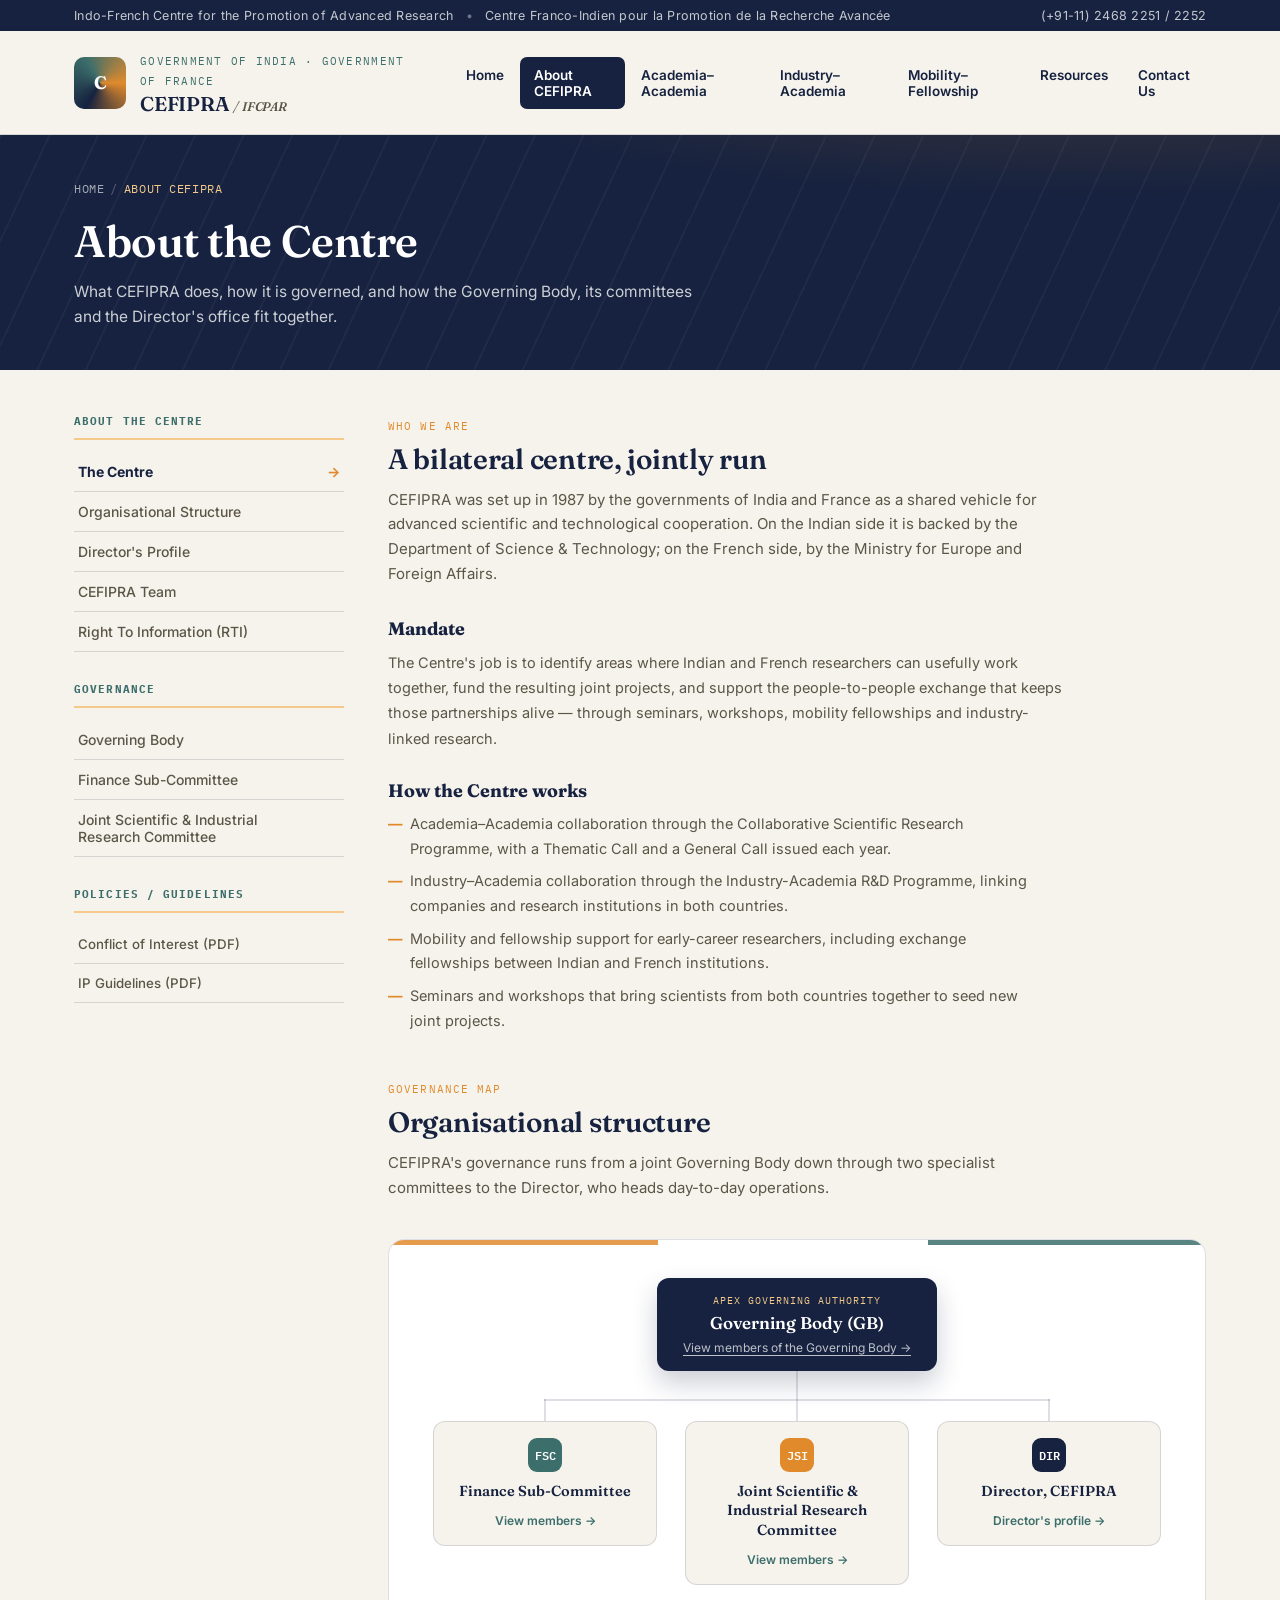
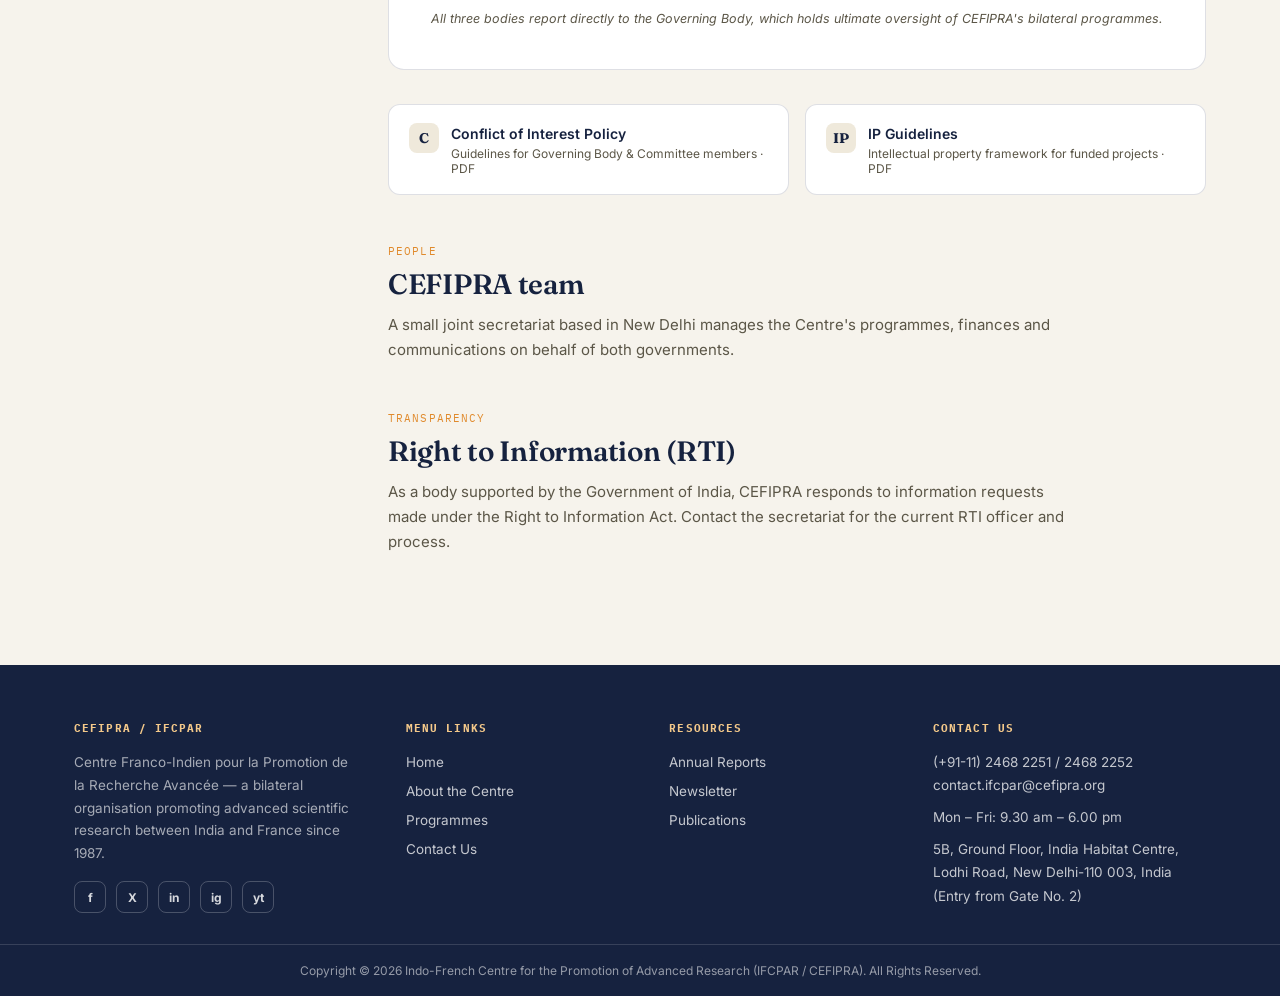
==== about.html @ 49101c47 "Add files via upload" ====
<!DOCTYPE html>
<html lang="en">
<head>
<meta charset="UTF-8">
<meta name="viewport" content="width=device-width, initial-scale=1">
<title>CEFIPRA — About the Centre</title>
<link rel="stylesheet" href="style.css">
</head>
<body>

  <div class="id-bar">
    <div class="id-bar-inner">
      <span>Indo-French Centre for the Promotion of Advanced Research <span class="dot">•</span> Centre Franco-Indien pour la Promotion de la Recherche Avancée</span>
      <span>(+91-11) 2468 2251 / 2252</span>
    </div>
  </div>

  <header class="site-head">
    <div class="head-inner">
      <div class="brand">
        <div class="brand-mark">C</div>
        <div class="brand-text">
          <span class="eyebrow">Government of India · Government of France</span>
          <h1>CEFIPRA <span class="fr">/ IFCPAR</span></h1>
        </div>
      </div>

      <nav class="primary" aria-label="Primary">
        <ul>
          <li><a href="index.html">Home</a></li>
          <li>
            <a href="about.html" class="current">About CEFIPRA</a>
            <div class="sub">
              <a href="about.html" class="current-sub">About The Centre</a>
              <a href="about.html#orgchart">Organisational Structure</a>
              <a href="about.html#director">Director's Profile</a>
              <a href="about.html#team">CEFIPRA Team</a>
              <a href="about.html#rti">Right To Information (RTI)</a>
            </div>
          </li>
          <li><a href="#">Academia–Academia</a>
            <div class="sub"><a href="#">Collaborative Scientific Research Programme</a></div>
          </li>
          <li><a href="#">Industry–Academia</a>
            <div class="sub"><a href="#">Industry-Academia R&amp;D Programme</a></div>
          </li>
          <li><a href="#">Mobility–Fellowship</a>
            <div class="sub"><a href="#">Raman–Charpak Fellowship</a></div>
          </li>
          <li><a href="#">Resources</a>
            <div class="sub"><a href="#">Annual Reports</a><a href="#">Publications</a></div>
          </li>
          <li><a href="contact.html">Contact Us</a></li>
        </ul>
      </nav>

      <button class="menu-toggle" id="menuToggle" aria-expanded="false" aria-controls="mobileNav">☰ Menu</button>
    </div>

    <div class="mobile-nav" id="mobileNav">
      <div class="mobile-nav-inner">
        <details open>
          <summary>About CEFIPRA</summary>
          <div class="sub-list">
            <a href="about.html">About The Centre</a>
            <a href="about.html#orgchart">Organisational Structure</a>
            <a href="about.html#team">CEFIPRA Team</a>
            <a href="about.html#rti">Right To Information (RTI)</a>
          </div>
        </details>
        <details>
          <summary>Contact Us</summary>
          <div class="sub-list"><a href="contact.html">Get in touch</a></div>
        </details>
      </div>
    </div>
  </header>

  <div class="hero-band">
    <div class="hero-inner">
      <div class="crumb">
        <a href="index.html">Home</a><span class="sep">/</span>
        <span style="color:var(--saffron-soft);">About CEFIPRA</span>
      </div>
      <h2>About the Centre</h2>
      <p class="dek">What CEFIPRA does, how it is governed, and how the Governing Body, its committees and the Director's office fit together.</p>
    </div>
  </div>

  <div class="layout">
    <aside class="sidebar">
      <div class="side-block">
        <h3>About The Centre</h3>
        <ul>
          <li><a href="about.html" class="active">The Centre <span class="arrow">→</span></a></li>
          <li><a href="about.html#orgchart">Organisational Structure <span class="arrow">→</span></a></li>
          <li><a href="about.html#director">Director's Profile <span class="arrow">→</span></a></li>
          <li><a href="about.html#team">CEFIPRA Team <span class="arrow">→</span></a></li>
          <li><a href="about.html#rti">Right To Information (RTI) <span class="arrow">→</span></a></li>
        </ul>
      </div>
      <div class="side-block">
        <h3>Governance</h3>
        <ul>
          <li><a href="#orgchart">Governing Body <span class="arrow">→</span></a></li>
          <li><a href="#orgchart">Finance Sub-Committee <span class="arrow">→</span></a></li>
          <li><a href="#orgchart">Joint Scientific &amp; Industrial Research Committee <span class="arrow">→</span></a></li>
        </ul>
      </div>
      <div class="side-block docs">
        <h3>Policies / Guidelines</h3>
        <ul>
          <li><a href="#">Conflict of Interest (PDF)</a></li>
          <li><a href="#">IP Guidelines (PDF)</a></li>
        </ul>
      </div>
    </aside>

    <main>
      <div class="content-head">
        <span class="tag">Who we are</span>
        <h2>A bilateral centre, jointly run</h2>
        <p>CEFIPRA was set up in 1987 by the governments of India and France as a shared vehicle for advanced scientific and technological cooperation. On the Indian side it is backed by the Department of Science &amp; Technology; on the French side, by the Ministry for Europe and Foreign Affairs.</p>
      </div>

      <div class="prose">
        <h3>Mandate</h3>
        <p>The Centre's job is to identify areas where Indian and French researchers can usefully work together, fund the resulting joint projects, and support the people-to-people exchange that keeps those partnerships alive — through seminars, workshops, mobility fellowships and industry-linked research.</p>

        <h3>How the Centre works</h3>
        <ul>
          <li>Academia–Academia collaboration through the Collaborative Scientific Research Programme, with a Thematic Call and a General Call issued each year.</li>
          <li>Industry–Academia collaboration through the Industry-Academia R&amp;D Programme, linking companies and research institutions in both countries.</li>
          <li>Mobility and fellowship support for early-career researchers, including exchange fellowships between Indian and French institutions.</li>
          <li>Seminars and workshops that bring scientists from both countries together to seed new joint projects.</li>
        </ul>
      </div>

      <div id="orgchart" class="content-head" style="margin-top:44px;">
        <span class="tag">Governance map</span>
        <h2>Organisational structure</h2>
        <p>CEFIPRA's governance runs from a joint Governing Body down through two specialist committees to the Director, who heads day-to-day operations.</p>
      </div>

      <div class="orgchart">
        <div class="chart-tree">
          <div class="apex">
            <span class="role">Apex governing authority</span>
            <span class="name">Governing Body (GB)</span>
            <a href="#">View members of the Governing Body →</a>
          </div>

          <div class="connector"></div>

          <div class="branch-row">
            <div class="h-line"></div>
            <div class="branch">
              <div class="stem"></div>
              <div class="node b1">
                <span class="abbr">FSC</span>
                <span class="title">Finance Sub-Committee</span>
                <a class="link" href="#">View members →</a>
              </div>
            </div>
            <div class="branch">
              <div class="stem"></div>
              <div class="node b2">
                <span class="abbr">JSI</span>
                <span class="title">Joint Scientific &amp; Industrial Research Committee</span>
                <a class="link" href="#">View members →</a>
              </div>
            </div>
            <div class="branch">
              <div class="stem"></div>
              <div class="node b3">
                <span class="abbr">DIR</span>
                <span class="title" id="director">Director, CEFIPRA</span>
                <a class="link" href="#">Director's profile →</a>
              </div>
            </div>
          </div>
        </div>
        <p class="chart-caption">All three bodies report directly to the Governing Body, which holds ultimate oversight of CEFIPRA's bilateral programmes.</p>
      </div>

      <div class="policy-panel">
        <div class="policy-card">
          <div class="ic">C</div>
          <div><a href="#">Conflict of Interest Policy</a><span class="sub">Guidelines for Governing Body &amp; Committee members · PDF</span></div>
        </div>
        <div class="policy-card">
          <div class="ic">IP</div>
          <div><a href="#">IP Guidelines</a><span class="sub">Intellectual property framework for funded projects · PDF</span></div>
        </div>
      </div>

      <div id="team" class="content-head" style="margin-top:44px;">
        <span class="tag">People</span>
        <h2>CEFIPRA team</h2>
        <p>A small joint secretariat based in New Delhi manages the Centre's programmes, finances and communications on behalf of both governments.</p>
      </div>

      <div id="rti" class="content-head" style="margin-top:44px;">
        <span class="tag">Transparency</span>
        <h2>Right to Information (RTI)</h2>
        <p>As a body supported by the Government of India, CEFIPRA responds to information requests made under the Right to Information Act. Contact the secretariat for the current RTI officer and process.</p>
      </div>
    </main>
  </div>

  <footer>
    <div class="foot-inner">
      <div class="about-col">
        <h4>CEFIPRA / IFCPAR</h4>
        <p>Centre Franco-Indien pour la Promotion de la Recherche Avancée — a bilateral organisation promoting advanced scientific research between India and France since 1987.</p>
        <div class="social-row">
          <a href="#" aria-label="Facebook">f</a>
          <a href="#" aria-label="Twitter">X</a>
          <a href="#" aria-label="LinkedIn">in</a>
          <a href="#" aria-label="Instagram">ig</a>
          <a href="#" aria-label="YouTube">yt</a>
        </div>
      </div>
      <div>
        <h4>Menu Links</h4>
        <ul>
          <li><a href="index.html">Home</a></li>
          <li><a href="about.html">About the Centre</a></li>
          <li><a href="#">Programmes</a></li>
          <li><a href="contact.html">Contact Us</a></li>
        </ul>
      </div>
      <div>
        <h4>Resources</h4>
        <ul>
          <li><a href="#">Annual Reports</a></li>
          <li><a href="#">Newsletter</a></li>
          <li><a href="#">Publications</a></li>
        </ul>
      </div>
      <div class="foot-contact">
        <h4>Contact Us</h4>
        <p>(+91-11) 2468 2251 / 2468 2252<br>contact.ifcpar@cefipra.org</p>
        <p>Mon – Fri: 9.30 am – 6.00 pm</p>
        <p>5B, Ground Floor, India Habitat Centre,<br>Lodhi Road, New Delhi-110 003, India<br>(Entry from Gate No. 2)</p>
      </div>
    </div>
    <div class="foot-bottom">Copyright © 2026 Indo-French Centre for the Promotion of Advanced Research (IFCPAR / CEFIPRA). All Rights Reserved.</div>
  </footer>

<script>
  const toggle = document.getElementById('menuToggle');
  const mobileNav = document.getElementById('mobileNav');
  toggle.addEventListener('click', () => {
    const open = mobileNav.classList.toggle('open');
    toggle.setAttribute('aria-expanded', open);
  });
</script>
</body>
</html>
---- style.css ----
@import url('https://fonts.googleapis.com/css2?family=Fraunces:ital,opsz,wght@0,9..144,400;0,9..144,600;0,9..144,700;1,9..144,500&family=Inter:wght@400;500;600;700&family=IBM+Plex+Mono:wght@500&display=swap');

:root{
  --navy: #16223f;
  --navy-soft:#223357;
  --saffron: #e08a2c;
  --saffron-soft: #f4c98a;
  --teal: #3c6e6b;
  --paper: #f6f3ec;
  --paper-deep: #efe9db;
  --ink: #191712;
  --ink-soft: #5b5647;
  --line: rgba(22,34,63,0.14);
  --white: #ffffff;
}

*{box-sizing:border-box;}
html,body{margin:0;padding:0;}
body{
  background:var(--paper);
  color:var(--ink);
  font-family:'Inter',sans-serif;
  -webkit-font-smoothing:antialiased;
}
a{color:inherit;text-decoration:none;}
ul{margin:0;padding:0;list-style:none;}
a:focus-visible, button:focus-visible{outline:2px solid var(--saffron);outline-offset:2px;}

/* Identity bar */
.id-bar{background:var(--navy);color:rgba(255,255,255,0.75);font-size:12.5px;letter-spacing:.02em;}
.id-bar-inner{max-width:1180px;margin:0 auto;padding:8px 24px;display:flex;justify-content:space-between;align-items:center;gap:12px;flex-wrap:wrap;}
.id-bar-inner span.dot{opacity:.5;margin:0 8px;}

/* Header */
header.site-head{background:var(--paper);border-bottom:1px solid var(--line);position:sticky;top:0;z-index:40;}
.head-inner{max-width:1180px;margin:0 auto;padding:18px 24px;display:flex;align-items:center;justify-content:space-between;gap:24px;}
.brand{display:flex;align-items:center;gap:14px;}
.brand-mark{width:52px;height:52px;border-radius:10px;background:conic-gradient(from 210deg, var(--navy), var(--teal), var(--saffron), var(--navy));display:flex;align-items:center;justify-content:center;color:var(--white);font-family:'Fraunces',serif;font-weight:700;font-size:18px;flex-shrink:0;}
.brand-text .eyebrow{font-family:'IBM Plex Mono',monospace;font-size:10.5px;letter-spacing:.12em;text-transform:uppercase;color:var(--teal);}
.brand-text h1{margin:2px 0 0;font-family:'Fraunces',serif;font-weight:600;font-size:20px;color:var(--navy);letter-spacing:-.01em;}
.brand-text .fr{font-size:12.5px;color:var(--ink-soft);font-style:italic;}

nav.primary{display:none;}
@media (min-width:980px){nav.primary{display:flex;gap:2px;}}
nav.primary > ul{display:flex;gap:2px;}
nav.primary li{position:relative;}
nav.primary > ul > li > a{display:block;padding:10px 14px;font-size:13.5px;font-weight:600;color:var(--navy);border-radius:7px;transition:background .15s ease;}
nav.primary > ul > li:hover > a, nav.primary > ul > li > a.current{background:var(--navy);color:var(--white);}
nav.primary .sub{display:none;position:absolute;top:100%;left:0;min-width:260px;background:var(--white);border:1px solid var(--line);border-radius:10px;box-shadow:0 18px 34px rgba(22,34,63,0.14);padding:8px;margin-top:6px;}
nav.primary li:hover .sub{display:block;}
nav.primary .sub a{display:block;padding:9px 12px;font-size:13px;font-weight:500;color:var(--ink);border-radius:6px;}
nav.primary .sub a:hover{background:var(--paper-deep);color:var(--navy);}
nav.primary .sub a.current-sub{color:var(--navy);font-weight:700;}

.menu-toggle{display:flex;align-items:center;gap:8px;border:1px solid var(--line);background:var(--white);padding:9px 14px;border-radius:8px;font-size:13px;font-weight:600;color:var(--navy);cursor:pointer;}
@media (min-width:980px){.menu-toggle{display:none;}}

.mobile-nav{display:none;background:var(--white);border-bottom:1px solid var(--line);}
.mobile-nav.open{display:block;}
.mobile-nav-inner{max-width:1180px;margin:0 auto;padding:10px 24px 20px;}
.mobile-nav details{border-bottom:1px solid var(--line);padding:8px 0;}
.mobile-nav summary{font-weight:600;font-size:14px;color:var(--navy);cursor:pointer;padding:6px 0;}
.mobile-nav .sub-list a{display:block;padding:7px 4px 7px 14px;font-size:13.5px;color:var(--ink-soft);}
@media (min-width:980px){.mobile-nav{display:none !important;}}

/* Hero band */
.hero-band{background:radial-gradient(1200px 260px at 85% -40%, rgba(224,138,44,0.22), transparent 60%), var(--navy);color:var(--white);position:relative;overflow:hidden;}
.hero-band::after{content:"";position:absolute;inset:0;background-image:repeating-linear-gradient(115deg, rgba(255,255,255,0.035) 0 2px, transparent 2px 44px);pointer-events:none;}
.hero-inner{max-width:1180px;margin:0 auto;padding:46px 24px 40px;position:relative;}
.crumb{font-family:'IBM Plex Mono',monospace;font-size:11.5px;letter-spacing:.05em;color:rgba(255,255,255,0.62);text-transform:uppercase;display:flex;flex-wrap:wrap;align-items:center;gap:6px;margin-bottom:18px;}
.crumb .sep{opacity:.5;}
.crumb a:hover{color:var(--saffron-soft);}
.hero-inner h2{font-family:'Fraunces',serif;font-weight:600;font-size:clamp(30px,4vw,44px);margin:0 0 12px;letter-spacing:-0.01em;max-width:760px;}
.hero-inner p.dek{max-width:620px;color:rgba(255,255,255,0.78);font-size:15.5px;line-height:1.6;margin:0;}
.hero-cta{display:inline-flex;gap:10px;margin-top:22px;}
.btn{display:inline-flex;align-items:center;gap:8px;padding:11px 20px;border-radius:9px;font-size:13.5px;font-weight:700;}
.btn.primary{background:var(--saffron);color:var(--navy);}
.btn.primary:hover{background:var(--saffron-soft);}
.btn.ghost{border:1px solid rgba(255,255,255,0.32);color:var(--white);}
.btn.ghost:hover{border-color:var(--saffron-soft);color:var(--saffron-soft);}

/* Layout */
.layout{max-width:1180px;margin:0 auto;padding:44px 24px 80px;display:grid;grid-template-columns:270px 1fr;gap:44px;}
@media (max-width:860px){.layout{grid-template-columns:1fr;}}
.full{max-width:1180px;margin:0 auto;padding:60px 24px 80px;}

/* Sidebar */
aside.sidebar{align-self:start;position:sticky;top:96px;}
.side-block{margin-bottom:30px;}
.side-block h3{font-family:'IBM Plex Mono',monospace;font-size:11px;letter-spacing:.1em;text-transform:uppercase;color:var(--teal);margin:0 0 12px;padding-bottom:10px;border-bottom:2px solid var(--saffron-soft);}
.side-block ul li{border-bottom:1px solid var(--line);}
.side-block ul li a{display:flex;align-items:center;justify-content:space-between;gap:10px;padding:11px 4px;font-size:14px;font-weight:500;color:var(--ink-soft);}
.side-block ul li a:hover{color:var(--navy);}
.side-block ul li a.active{color:var(--navy);font-weight:700;}
.side-block ul li a .arrow{opacity:0;transition:opacity .15s, transform .15s;transform:translateX(-4px);color:var(--saffron);}
.side-block ul li a:hover .arrow, .side-block ul li a.active .arrow{opacity:1;transform:translateX(0);}
.side-block.docs .arrow{display:none;}
.side-block.docs a{font-size:13.3px;}

/* Main content */
main{min-width:0;}
.content-head{margin-bottom:30px;}
.content-head .tag{font-family:'IBM Plex Mono',monospace;font-size:11px;letter-spacing:.1em;text-transform:uppercase;color:var(--saffron);}
.content-head h2{font-family:'Fraunces',serif;font-size:28px;font-weight:600;color:var(--navy);margin:8px 0 12px;letter-spacing:-0.01em;}
.content-head p{font-size:15px;color:var(--ink-soft);line-height:1.65;max-width:680px;margin:0;}
.prose h3{font-family:'Fraunces',serif;color:var(--navy);font-size:18px;margin:28px 0 10px;}
.prose p{font-size:14.5px;line-height:1.75;color:var(--ink-soft);margin:0 0 14px;max-width:680px;}
.prose ul{margin:0 0 14px;padding-left:0;}
.prose ul li{font-size:14.5px;line-height:1.7;color:var(--ink-soft);padding-left:22px;position:relative;margin-bottom:8px;max-width:660px;}
.prose ul li::before{content:"—";position:absolute;left:0;color:var(--saffron);font-weight:700;}

/* Org chart */
.orgchart{margin-top:38px;background:var(--white);border:1px solid var(--line);border-radius:16px;padding:38px 30px 30px;position:relative;overflow:hidden;}
.orgchart::before{content:"";position:absolute;top:0;left:0;right:0;height:5px;background:linear-gradient(90deg, var(--saffron) 0 33%, var(--white) 33% 66%, var(--teal) 66% 100%);opacity:.85;}
.chart-tree{display:flex;flex-direction:column;align-items:center;gap:0;}
.apex{background:var(--navy);color:var(--white);border-radius:12px;padding:16px 26px;text-align:center;max-width:340px;box-shadow:0 12px 26px rgba(22,34,63,0.22);}
.apex .role{font-family:'IBM Plex Mono',monospace;font-size:10px;letter-spacing:.1em;text-transform:uppercase;color:var(--saffron-soft);display:block;margin-bottom:5px;}
.apex .name{font-family:'Fraunces',serif;font-size:17px;font-weight:600;}
.apex a{display:block;font-size:12px;margin-top:7px;color:rgba(255,255,255,0.72);text-decoration:underline;text-underline-offset:3px;}
.apex a:hover{color:var(--white);}
.connector{width:2px;height:28px;background:var(--line);}
.branch-row{display:flex;justify-content:center;gap:0;width:100%;position:relative;}
.branch-row .h-line{position:absolute;top:0;height:2px;background:var(--line);left:16.6%;right:16.6%;}
@media (max-width:760px){.branch-row .h-line{display:none;}}
.branch{flex:1;display:flex;flex-direction:column;align-items:center;padding:0 14px;max-width:340px;}
.branch .stem{width:2px;height:22px;background:var(--line);}
.node{background:var(--paper);border:1px solid var(--line);border-radius:12px;padding:16px 18px;width:100%;text-align:center;transition:border-color .18s ease, transform .18s ease, box-shadow .18s ease;}
.node:hover{border-color:var(--saffron);transform:translateY(-3px);box-shadow:0 14px 26px rgba(22,34,63,0.1);}
.node .abbr{display:inline-flex;align-items:center;justify-content:center;width:34px;height:34px;border-radius:9px;margin-bottom:10px;background:var(--teal);color:var(--white);font-family:'IBM Plex Mono',monospace;font-size:11.5px;font-weight:600;}
.node.b2 .abbr{background:var(--saffron);}
.node.b3 .abbr{background:var(--navy);}
.node .title{display:block;font-family:'Fraunces',serif;font-weight:600;font-size:14.5px;color:var(--navy);line-height:1.35;margin-bottom:8px;}
.node a.link{font-size:12px;font-weight:600;color:var(--teal);}
.node a.link:hover{color:var(--saffron);text-decoration:underline;}
@media (max-width:760px){.branch-row{flex-direction:column;gap:22px;align-items:stretch;}.branch{max-width:none;padding:0;}}
.chart-caption{text-align:center;margin-top:26px;font-size:12.5px;color:var(--ink-soft);font-style:italic;}

/* Policies */
.policy-panel{margin-top:34px;display:grid;grid-template-columns:1fr 1fr;gap:16px;}
@media (max-width:560px){.policy-panel{grid-template-columns:1fr;}}
.policy-card{border:1px solid var(--line);border-radius:12px;padding:18px 20px;background:var(--white);display:flex;align-items:flex-start;gap:12px;}
.policy-card .ic{width:30px;height:30px;border-radius:8px;background:var(--paper-deep);flex-shrink:0;display:flex;align-items:center;justify-content:center;color:var(--navy);font-size:14px;font-weight:700;font-family:'Fraunces',serif;}
.policy-card a{font-weight:600;font-size:14px;color:var(--navy);}
.policy-card a:hover{color:var(--saffron);}
.policy-card .sub{display:block;font-size:12px;color:var(--ink-soft);margin-top:3px;font-weight:400;}

/* Stat grid (home) */
.stat-grid{display:grid;grid-template-columns:repeat(4,1fr);gap:1px;background:var(--line);border:1px solid var(--line);border-radius:14px;overflow:hidden;margin-top:10px;}
@media (max-width:760px){.stat-grid{grid-template-columns:repeat(2,1fr);}}
.stat-cell{background:var(--white);padding:26px 18px;text-align:center;}
.stat-cell .num{font-family:'Fraunces',serif;font-weight:700;font-size:28px;color:var(--navy);}
.stat-cell .lbl{font-size:12px;color:var(--ink-soft);margin-top:6px;line-height:1.4;}

/* News / cards */
.card-grid{display:grid;grid-template-columns:repeat(3,1fr);gap:18px;margin-top:8px;}
@media (max-width:860px){.card-grid{grid-template-columns:1fr;}}
.news-card{background:var(--white);border:1px solid var(--line);border-radius:14px;padding:22px;display:flex;flex-direction:column;gap:10px;}
.news-card .badge{align-self:flex-start;font-family:'IBM Plex Mono',monospace;font-size:10px;letter-spacing:.08em;text-transform:uppercase;background:var(--paper-deep);color:var(--teal);padding:4px 9px;border-radius:6px;}
.news-card h4{font-family:'Fraunces',serif;font-size:16px;margin:0;color:var(--navy);line-height:1.4;}
.news-card p{font-size:13px;color:var(--ink-soft);margin:0;line-height:1.6;}
.news-card a.more{font-size:12.5px;font-weight:700;color:var(--teal);margin-top:auto;}
.news-card a.more:hover{color:var(--saffron);}

.section{padding:56px 0;}
.section-inner{max-width:1180px;margin:0 auto;padding:0 24px;}
.section-head{margin-bottom:26px;}
.section-head .tag{font-family:'IBM Plex Mono',monospace;font-size:11px;letter-spacing:.1em;text-transform:uppercase;color:var(--saffron);}
.section-head h2{font-family:'Fraunces',serif;font-size:26px;color:var(--navy);margin:8px 0 0;}
.section.alt{background:var(--paper-deep);}

/* Contact form */
.contact-grid{display:grid;grid-template-columns:1fr 1fr;gap:40px;margin-top:10px;}
@media (max-width:860px){.contact-grid{grid-template-columns:1fr;}}
.info-card{background:var(--white);border:1px solid var(--line);border-radius:14px;padding:22px;display:flex;gap:14px;align-items:flex-start;margin-bottom:14px;}
.info-card .ic{width:36px;height:36px;border-radius:9px;background:var(--paper-deep);display:flex;align-items:center;justify-content:center;color:var(--navy);font-weight:700;font-family:'Fraunces',serif;flex-shrink:0;}
.info-card h4{margin:0 0 4px;font-size:14px;color:var(--navy);font-family:'Fraunces',serif;}
.info-card p{margin:0;font-size:13.5px;color:var(--ink-soft);line-height:1.6;}
.form-card{background:var(--white);border:1px solid var(--line);border-radius:16px;padding:28px;}
.form-card h3{margin:0 0 18px;font-family:'Fraunces',serif;color:var(--navy);font-size:19px;}
.field{margin-bottom:16px;}
.field label{display:block;font-size:12.5px;font-weight:600;color:var(--ink-soft);margin-bottom:6px;}
.field input, .field select, .field textarea{
  width:100%;padding:11px 12px;border:1px solid var(--line);border-radius:8px;background:var(--paper);
  font-family:'Inter',sans-serif;font-size:13.5px;color:var(--ink);
}
.field textarea{min-height:100px;resize:vertical;}
.field input:focus, .field select:focus, .field textarea:focus{outline:none;border-color:var(--saffron);background:var(--white);}
.map-embed{margin-top:34px;border-radius:14px;overflow:hidden;border:1px solid var(--line);height:280px;background:var(--paper-deep);display:flex;align-items:center;justify-content:center;color:var(--ink-soft);font-size:13px;text-align:center;padding:20px;}

/* Footer */
footer{background:var(--navy);color:rgba(255,255,255,0.82);}
.foot-inner{max-width:1180px;margin:0 auto;padding:56px 24px 28px;display:grid;grid-template-columns:1.3fr 1fr 1fr 1.2fr;gap:36px;}
@media (max-width:860px){.foot-inner{grid-template-columns:1fr 1fr;}}
@media (max-width:520px){.foot-inner{grid-template-columns:1fr;}}
footer h4{font-family:'IBM Plex Mono',monospace;font-size:11px;letter-spacing:.1em;text-transform:uppercase;color:var(--saffron-soft);margin:0 0 16px;}
footer .about-col p{font-size:13.5px;line-height:1.7;color:rgba(255,255,255,0.62);max-width:280px;}
footer ul li{margin-bottom:9px;}
footer ul li a{font-size:13.5px;color:rgba(255,255,255,0.75);}
footer ul li a:hover{color:var(--saffron-soft);}
.foot-contact p{font-size:13.5px;line-height:1.75;color:rgba(255,255,255,0.75);margin:0 0 8px;}
.social-row{display:flex;gap:10px;margin-top:16px;}
.social-row a{width:32px;height:32px;border-radius:8px;border:1px solid rgba(255,255,255,0.22);display:flex;align-items:center;justify-content:center;font-size:12px;font-weight:700;}
.social-row a:hover{background:var(--saffron);border-color:var(--saffron);color:var(--navy);}
.foot-bottom{border-top:1px solid rgba(255,255,255,0.14);text-align:center;padding:18px 24px;font-size:12px;color:rgba(255,255,255,0.55);}
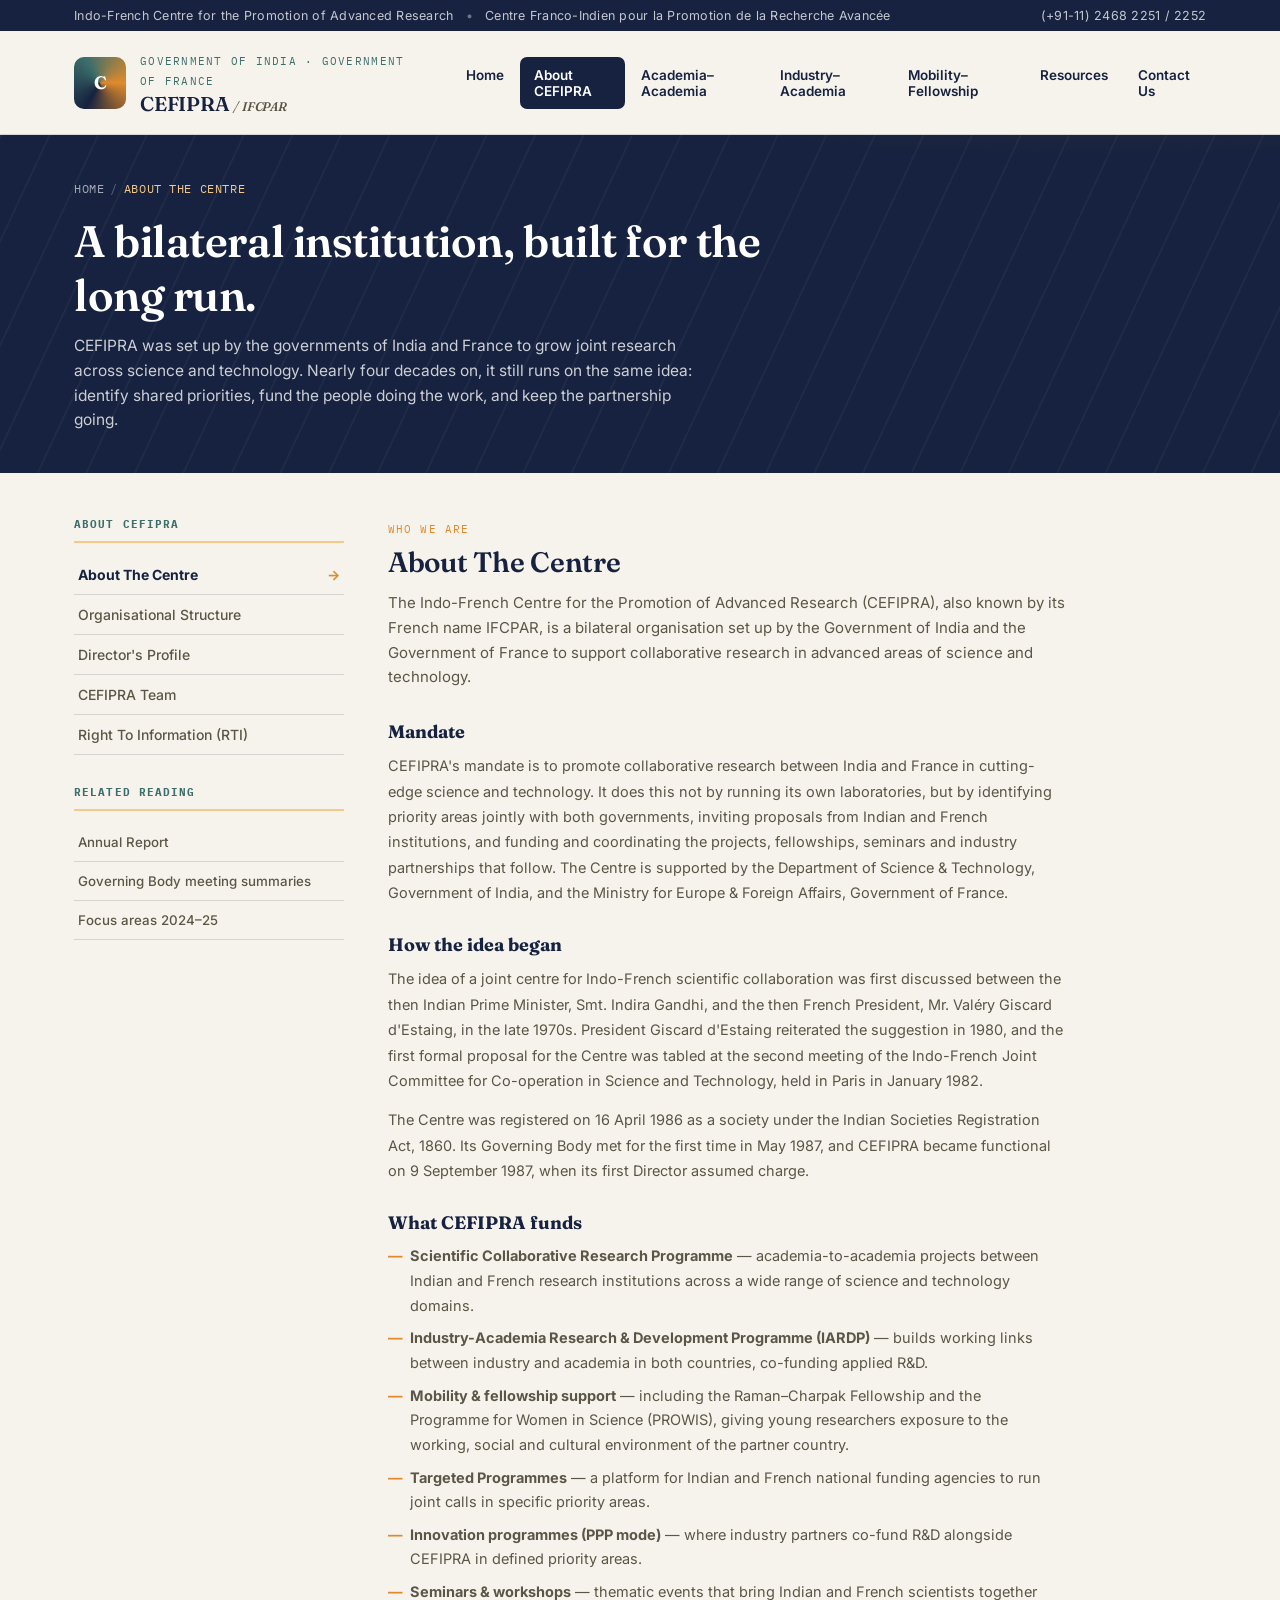
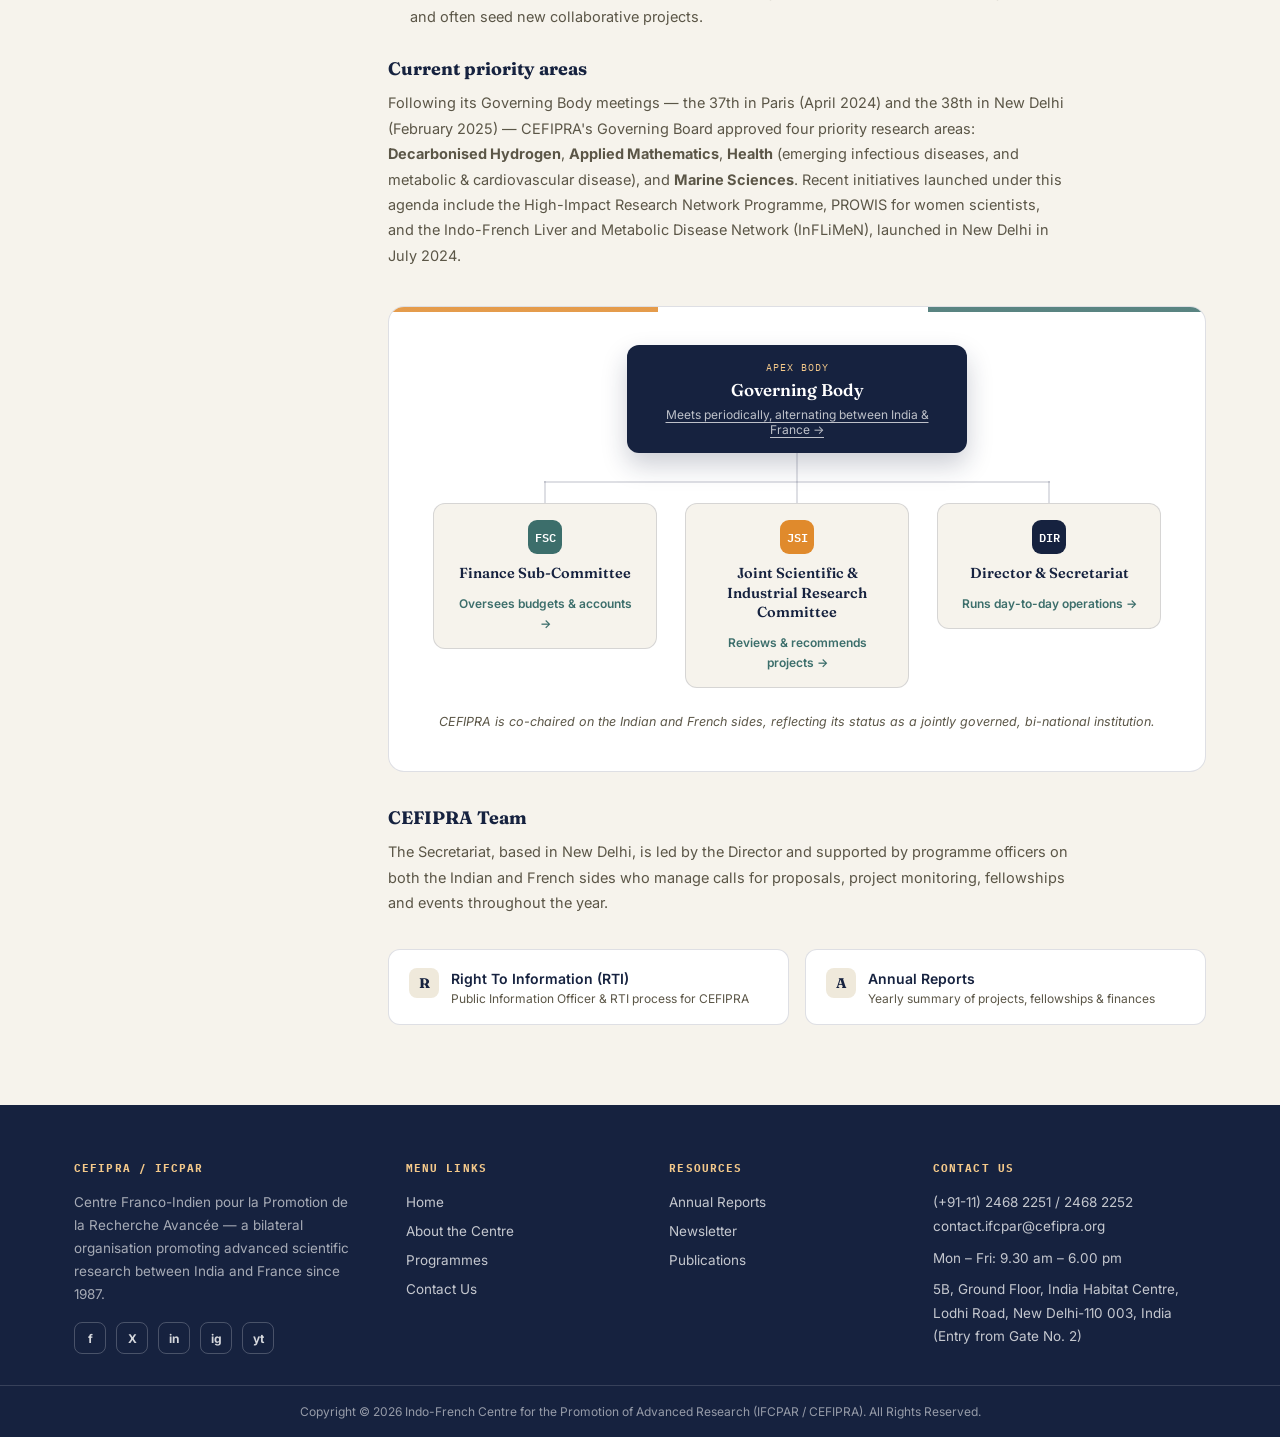
==== commit 3b98a1fd: "Update about.html" ====
--- a/about.html
+++ b/about.html
@@ -3,18 +3,18 @@
 <head>
 <meta charset="UTF-8">
 <meta name="viewport" content="width=device-width, initial-scale=1">
-<title>CEFIPRA — About the Centre</title>
+<title>About the Centre — CEFIPRA / IFCPAR</title>
 <link rel="stylesheet" href="style.css">
 </head>
 <body>
-
+ 
   <div class="id-bar">
     <div class="id-bar-inner">
       <span>Indo-French Centre for the Promotion of Advanced Research <span class="dot">•</span> Centre Franco-Indien pour la Promotion de la Recherche Avancée</span>
       <span>(+91-11) 2468 2251 / 2252</span>
     </div>
   </div>
-
+ 
   <header class="site-head">
     <div class="head-inner">
       <div class="brand">
@@ -24,7 +24,7 @@
           <h1>CEFIPRA <span class="fr">/ IFCPAR</span></h1>
         </div>
       </div>
-
+ 
       <nav class="primary" aria-label="Primary">
         <ul>
           <li><a href="index.html">Home</a></li>
@@ -38,25 +38,40 @@
               <a href="about.html#rti">Right To Information (RTI)</a>
             </div>
           </li>
-          <li><a href="#">Academia–Academia</a>
-            <div class="sub"><a href="#">Collaborative Scientific Research Programme</a></div>
-          </li>
-          <li><a href="#">Industry–Academia</a>
+          <li>
+            <a href="#">Academia–Academia</a>
+            <div class="sub">
+              <a href="#">Collaborative Scientific Research Programme</a>
+              <a href="#">DST–INRIA</a>
+            </div>
+          </li>
+          <li>
+            <a href="#">Industry–Academia</a>
             <div class="sub"><a href="#">Industry-Academia R&amp;D Programme</a></div>
           </li>
-          <li><a href="#">Mobility–Fellowship</a>
-            <div class="sub"><a href="#">Raman–Charpak Fellowship</a></div>
-          </li>
-          <li><a href="#">Resources</a>
-            <div class="sub"><a href="#">Annual Reports</a><a href="#">Publications</a></div>
+          <li>
+            <a href="#">Mobility–Fellowship</a>
+            <div class="sub">
+              <a href="#">Raman–Charpak Fellowship</a>
+              <a href="#">Women in Science (PROWIS)</a>
+            </div>
+          </li>
+          <li>
+            <a href="#">Resources</a>
+            <div class="sub">
+              <a href="#">Annual Reports</a>
+              <a href="#">Newsletters</a>
+              <a href="#">Publications</a>
+              <a href="#">Photo Gallery</a>
+            </div>
           </li>
           <li><a href="contact.html">Contact Us</a></li>
         </ul>
       </nav>
-
+ 
       <button class="menu-toggle" id="menuToggle" aria-expanded="false" aria-controls="mobileNav">☰ Menu</button>
     </div>
-
+ 
     <div class="mobile-nav" id="mobileNav">
       <div class="mobile-nav-inner">
         <details open>
@@ -64,8 +79,24 @@
           <div class="sub-list">
             <a href="about.html">About The Centre</a>
             <a href="about.html#orgchart">Organisational Structure</a>
+            <a href="about.html#director">Director's Profile</a>
             <a href="about.html#team">CEFIPRA Team</a>
             <a href="about.html#rti">Right To Information (RTI)</a>
+          </div>
+        </details>
+        <details>
+          <summary>Programmes</summary>
+          <div class="sub-list">
+            <a href="#">Collaborative Scientific Research Programme</a>
+            <a href="#">Industry-Academia R&amp;D Programme</a>
+          </div>
+        </details>
+        <details>
+          <summary>Resources</summary>
+          <div class="sub-list">
+            <a href="#">Annual Reports</a>
+            <a href="#">Newsletters</a>
+            <a href="#">Photo Gallery</a>
           </div>
         </details>
         <details>
@@ -75,91 +106,84 @@
       </div>
     </div>
   </header>
-
+ 
   <div class="hero-band">
     <div class="hero-inner">
       <div class="crumb">
-        <a href="index.html">Home</a><span class="sep">/</span>
-        <span style="color:var(--saffron-soft);">About CEFIPRA</span>
-      </div>
-      <h2>About the Centre</h2>
-      <p class="dek">What CEFIPRA does, how it is governed, and how the Governing Body, its committees and the Director's office fit together.</p>
+        <a href="index.html">Home</a><span class="sep">/</span><span style="color:var(--saffron-soft);">About the Centre</span>
+      </div>
+      <h2>A bilateral institution, built for the long run.</h2>
+      <p class="dek">CEFIPRA was set up by the governments of India and France to grow joint research across science and technology. Nearly four decades on, it still runs on the same idea: identify shared priorities, fund the people doing the work, and keep the partnership going.</p>
     </div>
   </div>
-
+ 
   <div class="layout">
     <aside class="sidebar">
       <div class="side-block">
-        <h3>About The Centre</h3>
-        <ul>
-          <li><a href="about.html" class="active">The Centre <span class="arrow">→</span></a></li>
+        <h3>About CEFIPRA</h3>
+        <ul>
+          <li><a href="about.html" class="active">About The Centre <span class="arrow">→</span></a></li>
           <li><a href="about.html#orgchart">Organisational Structure <span class="arrow">→</span></a></li>
           <li><a href="about.html#director">Director's Profile <span class="arrow">→</span></a></li>
           <li><a href="about.html#team">CEFIPRA Team <span class="arrow">→</span></a></li>
           <li><a href="about.html#rti">Right To Information (RTI) <span class="arrow">→</span></a></li>
         </ul>
       </div>
-      <div class="side-block">
-        <h3>Governance</h3>
-        <ul>
-          <li><a href="#orgchart">Governing Body <span class="arrow">→</span></a></li>
-          <li><a href="#orgchart">Finance Sub-Committee <span class="arrow">→</span></a></li>
-          <li><a href="#orgchart">Joint Scientific &amp; Industrial Research Committee <span class="arrow">→</span></a></li>
-        </ul>
-      </div>
       <div class="side-block docs">
-        <h3>Policies / Guidelines</h3>
-        <ul>
-          <li><a href="#">Conflict of Interest (PDF)</a></li>
-          <li><a href="#">IP Guidelines (PDF)</a></li>
+        <h3>Related reading</h3>
+        <ul>
+          <li><a href="#">Annual Report</a></li>
+          <li><a href="#">Governing Body meeting summaries</a></li>
+          <li><a href="#">Focus areas 2024–25</a></li>
         </ul>
       </div>
     </aside>
-
+ 
     <main>
       <div class="content-head">
         <span class="tag">Who we are</span>
-        <h2>A bilateral centre, jointly run</h2>
-        <p>CEFIPRA was set up in 1987 by the governments of India and France as a shared vehicle for advanced scientific and technological cooperation. On the Indian side it is backed by the Department of Science &amp; Technology; on the French side, by the Ministry for Europe and Foreign Affairs.</p>
-      </div>
-
+        <h2>About The Centre</h2>
+        <p>The Indo-French Centre for the Promotion of Advanced Research (CEFIPRA), also known by its French name IFCPAR, is a bilateral organisation set up by the Government of India and the Government of France to support collaborative research in advanced areas of science and technology.</p>
+      </div>
+ 
       <div class="prose">
         <h3>Mandate</h3>
-        <p>The Centre's job is to identify areas where Indian and French researchers can usefully work together, fund the resulting joint projects, and support the people-to-people exchange that keeps those partnerships alive — through seminars, workshops, mobility fellowships and industry-linked research.</p>
-
-        <h3>How the Centre works</h3>
-        <ul>
-          <li>Academia–Academia collaboration through the Collaborative Scientific Research Programme, with a Thematic Call and a General Call issued each year.</li>
-          <li>Industry–Academia collaboration through the Industry-Academia R&amp;D Programme, linking companies and research institutions in both countries.</li>
-          <li>Mobility and fellowship support for early-career researchers, including exchange fellowships between Indian and French institutions.</li>
-          <li>Seminars and workshops that bring scientists from both countries together to seed new joint projects.</li>
-        </ul>
-      </div>
-
-      <div id="orgchart" class="content-head" style="margin-top:44px;">
-        <span class="tag">Governance map</span>
-        <h2>Organisational structure</h2>
-        <p>CEFIPRA's governance runs from a joint Governing Body down through two specialist committees to the Director, who heads day-to-day operations.</p>
-      </div>
-
-      <div class="orgchart">
+        <p>CEFIPRA's mandate is to promote collaborative research between India and France in cutting-edge science and technology. It does this not by running its own laboratories, but by identifying priority areas jointly with both governments, inviting proposals from Indian and French institutions, and funding and coordinating the projects, fellowships, seminars and industry partnerships that follow. The Centre is supported by the Department of Science &amp; Technology, Government of India, and the Ministry for Europe &amp; Foreign Affairs, Government of France.</p>
+ 
+        <h3>How the idea began</h3>
+        <p>The idea of a joint centre for Indo-French scientific collaboration was first discussed between the then Indian Prime Minister, Smt. Indira Gandhi, and the then French President, Mr. Valéry Giscard d'Estaing, in the late 1970s. President Giscard d'Estaing reiterated the suggestion in 1980, and the first formal proposal for the Centre was tabled at the second meeting of the Indo-French Joint Committee for Co-operation in Science and Technology, held in Paris in January 1982.</p>
+        <p>The Centre was registered on 16 April 1986 as a society under the Indian Societies Registration Act, 1860. Its Governing Body met for the first time in May 1987, and CEFIPRA became functional on 9 September 1987, when its first Director assumed charge.</p>
+ 
+        <h3>What CEFIPRA funds</h3>
+        <ul>
+          <li><strong>Scientific Collaborative Research Programme</strong> — academia-to-academia projects between Indian and French research institutions across a wide range of science and technology domains.</li>
+          <li><strong>Industry-Academia Research &amp; Development Programme (IARDP)</strong> — builds working links between industry and academia in both countries, co-funding applied R&amp;D.</li>
+          <li><strong>Mobility &amp; fellowship support</strong> — including the Raman–Charpak Fellowship and the Programme for Women in Science (PROWIS), giving young researchers exposure to the working, social and cultural environment of the partner country.</li>
+          <li><strong>Targeted Programmes</strong> — a platform for Indian and French national funding agencies to run joint calls in specific priority areas.</li>
+          <li><strong>Innovation programmes (PPP mode)</strong> — where industry partners co-fund R&amp;D alongside CEFIPRA in defined priority areas.</li>
+          <li><strong>Seminars &amp; workshops</strong> — thematic events that bring Indian and French scientists together and often seed new collaborative projects.</li>
+        </ul>
+ 
+        <h3>Current priority areas</h3>
+        <p>Following its Governing Body meetings — the 37th in Paris (April 2024) and the 38th in New Delhi (February 2025) — CEFIPRA's Governing Board approved four priority research areas: <strong>Decarbonised Hydrogen</strong>, <strong>Applied Mathematics</strong>, <strong>Health</strong> (emerging infectious diseases, and metabolic &amp; cardiovascular disease), and <strong>Marine Sciences</strong>. Recent initiatives launched under this agenda include the High-Impact Research Network Programme, PROWIS for women scientists, and the Indo-French Liver and Metabolic Disease Network (InFLiMeN), launched in New Delhi in July 2024.</p>
+      </div>
+ 
+      <div id="orgchart" class="orgchart">
         <div class="chart-tree">
           <div class="apex">
-            <span class="role">Apex governing authority</span>
-            <span class="name">Governing Body (GB)</span>
-            <a href="#">View members of the Governing Body →</a>
-          </div>
-
+            <span class="role">Apex Body</span>
+            <span class="name">Governing Body</span>
+            <a href="#">Meets periodically, alternating between India &amp; France →</a>
+          </div>
           <div class="connector"></div>
-
           <div class="branch-row">
             <div class="h-line"></div>
             <div class="branch">
               <div class="stem"></div>
-              <div class="node b1">
+              <div class="node">
                 <span class="abbr">FSC</span>
                 <span class="title">Finance Sub-Committee</span>
-                <a class="link" href="#">View members →</a>
+                <a class="link" href="#">Oversees budgets &amp; accounts →</a>
               </div>
             </div>
             <div class="branch">
@@ -167,47 +191,46 @@
               <div class="node b2">
                 <span class="abbr">JSI</span>
                 <span class="title">Joint Scientific &amp; Industrial Research Committee</span>
-                <a class="link" href="#">View members →</a>
+                <a class="link" href="#">Reviews &amp; recommends projects →</a>
               </div>
             </div>
             <div class="branch">
               <div class="stem"></div>
-              <div class="node b3">
+              <div class="node b3" id="director">
                 <span class="abbr">DIR</span>
-                <span class="title" id="director">Director, CEFIPRA</span>
-                <a class="link" href="#">Director's profile →</a>
+                <span class="title">Director &amp; Secretariat</span>
+                <a class="link" href="#director">Runs day-to-day operations →</a>
               </div>
             </div>
           </div>
         </div>
-        <p class="chart-caption">All three bodies report directly to the Governing Body, which holds ultimate oversight of CEFIPRA's bilateral programmes.</p>
-      </div>
-
-      <div class="policy-panel">
+        <p class="chart-caption">CEFIPRA is co-chaired on the Indian and French sides, reflecting its status as a jointly governed, bi-national institution.</p>
+      </div>
+ 
+      <div id="team" class="prose" style="margin-top:34px;">
+        <h3>CEFIPRA Team</h3>
+        <p>The Secretariat, based in New Delhi, is led by the Director and supported by programme officers on both the Indian and French sides who manage calls for proposals, project monitoring, fellowships and events throughout the year.</p>
+      </div>
+ 
+      <div id="rti" class="policy-panel">
         <div class="policy-card">
-          <div class="ic">C</div>
-          <div><a href="#">Conflict of Interest Policy</a><span class="sub">Guidelines for Governing Body &amp; Committee members · PDF</span></div>
+          <div class="ic">R</div>
+          <div>
+            <a href="#">Right To Information (RTI)</a>
+            <span class="sub">Public Information Officer &amp; RTI process for CEFIPRA</span>
+          </div>
         </div>
         <div class="policy-card">
-          <div class="ic">IP</div>
-          <div><a href="#">IP Guidelines</a><span class="sub">Intellectual property framework for funded projects · PDF</span></div>
-        </div>
-      </div>
-
-      <div id="team" class="content-head" style="margin-top:44px;">
-        <span class="tag">People</span>
-        <h2>CEFIPRA team</h2>
-        <p>A small joint secretariat based in New Delhi manages the Centre's programmes, finances and communications on behalf of both governments.</p>
-      </div>
-
-      <div id="rti" class="content-head" style="margin-top:44px;">
-        <span class="tag">Transparency</span>
-        <h2>Right to Information (RTI)</h2>
-        <p>As a body supported by the Government of India, CEFIPRA responds to information requests made under the Right to Information Act. Contact the secretariat for the current RTI officer and process.</p>
+          <div class="ic">A</div>
+          <div>
+            <a href="#">Annual Reports</a>
+            <span class="sub">Yearly summary of projects, fellowships &amp; finances</span>
+          </div>
+        </div>
       </div>
     </main>
   </div>
-
+ 
   <footer>
     <div class="foot-inner">
       <div class="about-col">
@@ -247,7 +270,7 @@
     </div>
     <div class="foot-bottom">Copyright © 2026 Indo-French Centre for the Promotion of Advanced Research (IFCPAR / CEFIPRA). All Rights Reserved.</div>
   </footer>
-
+ 
 <script>
   const toggle = document.getElementById('menuToggle');
   const mobileNav = document.getElementById('mobileNav');
